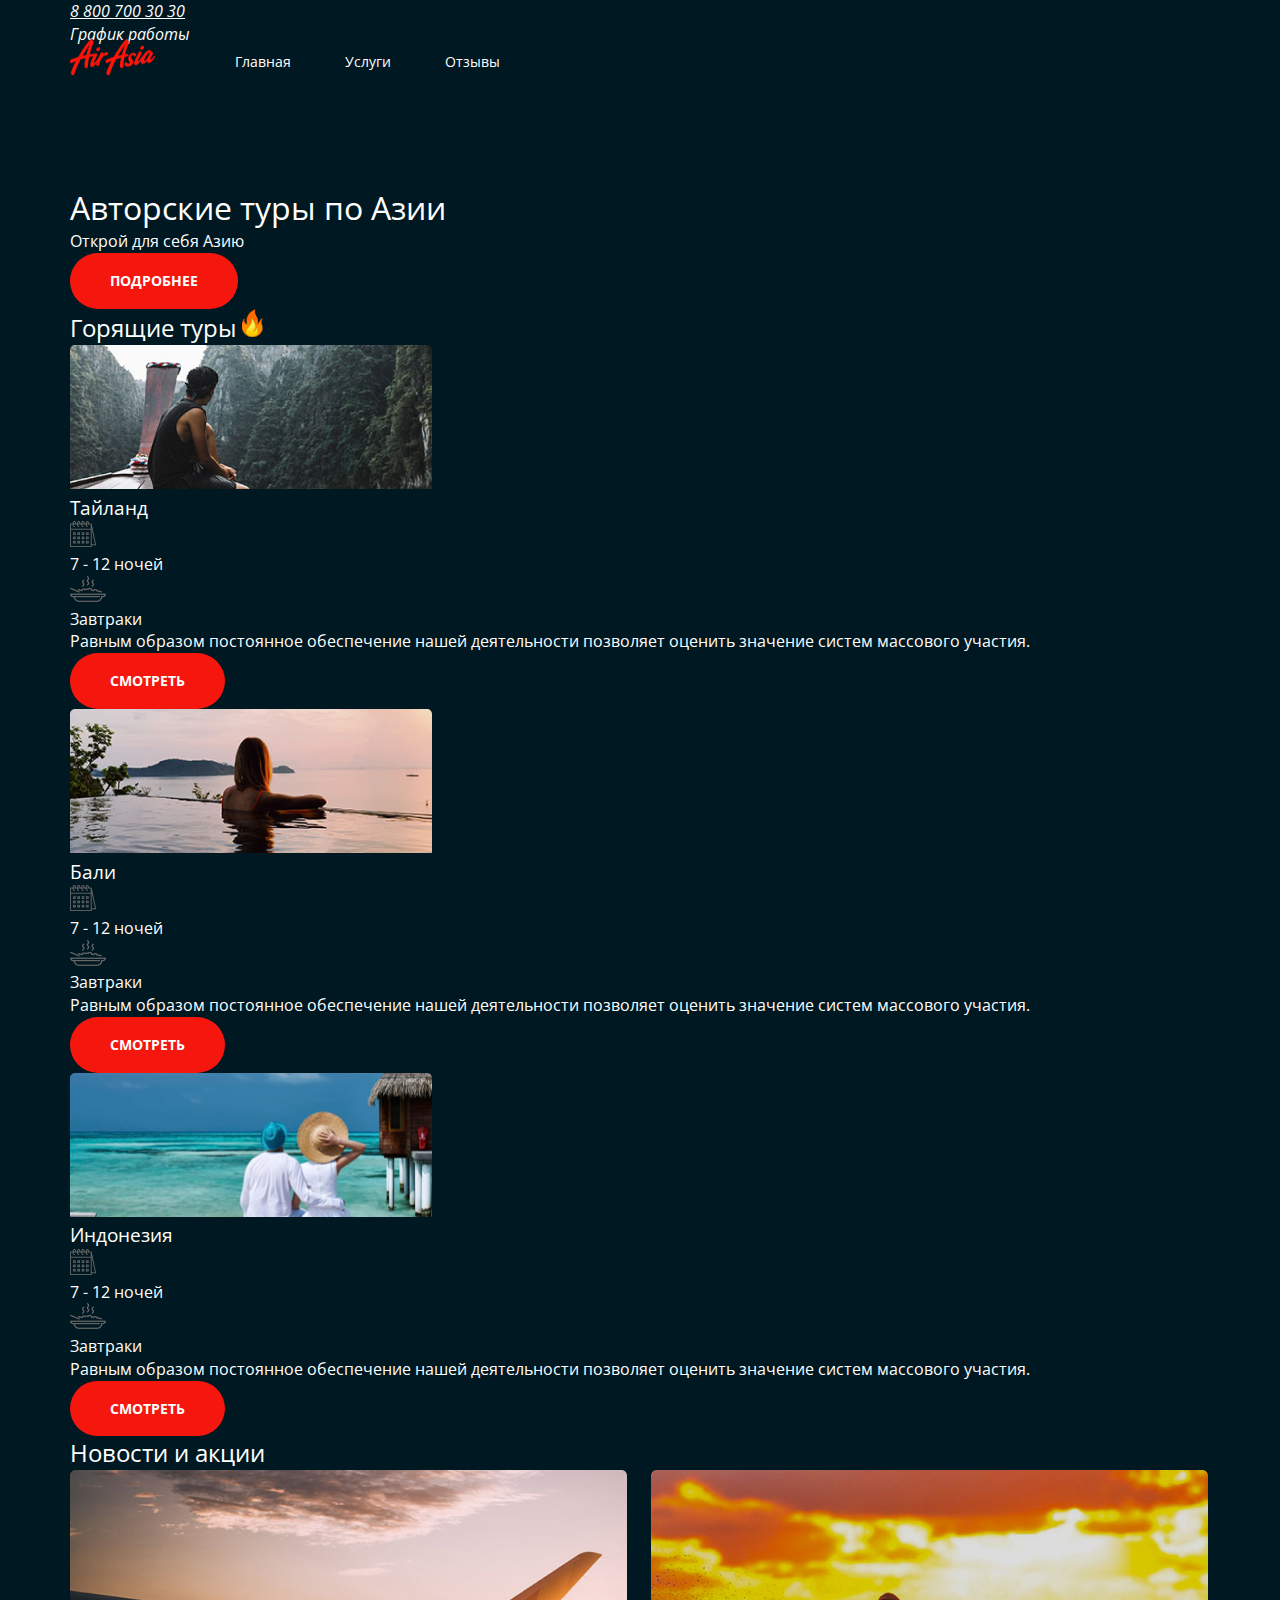
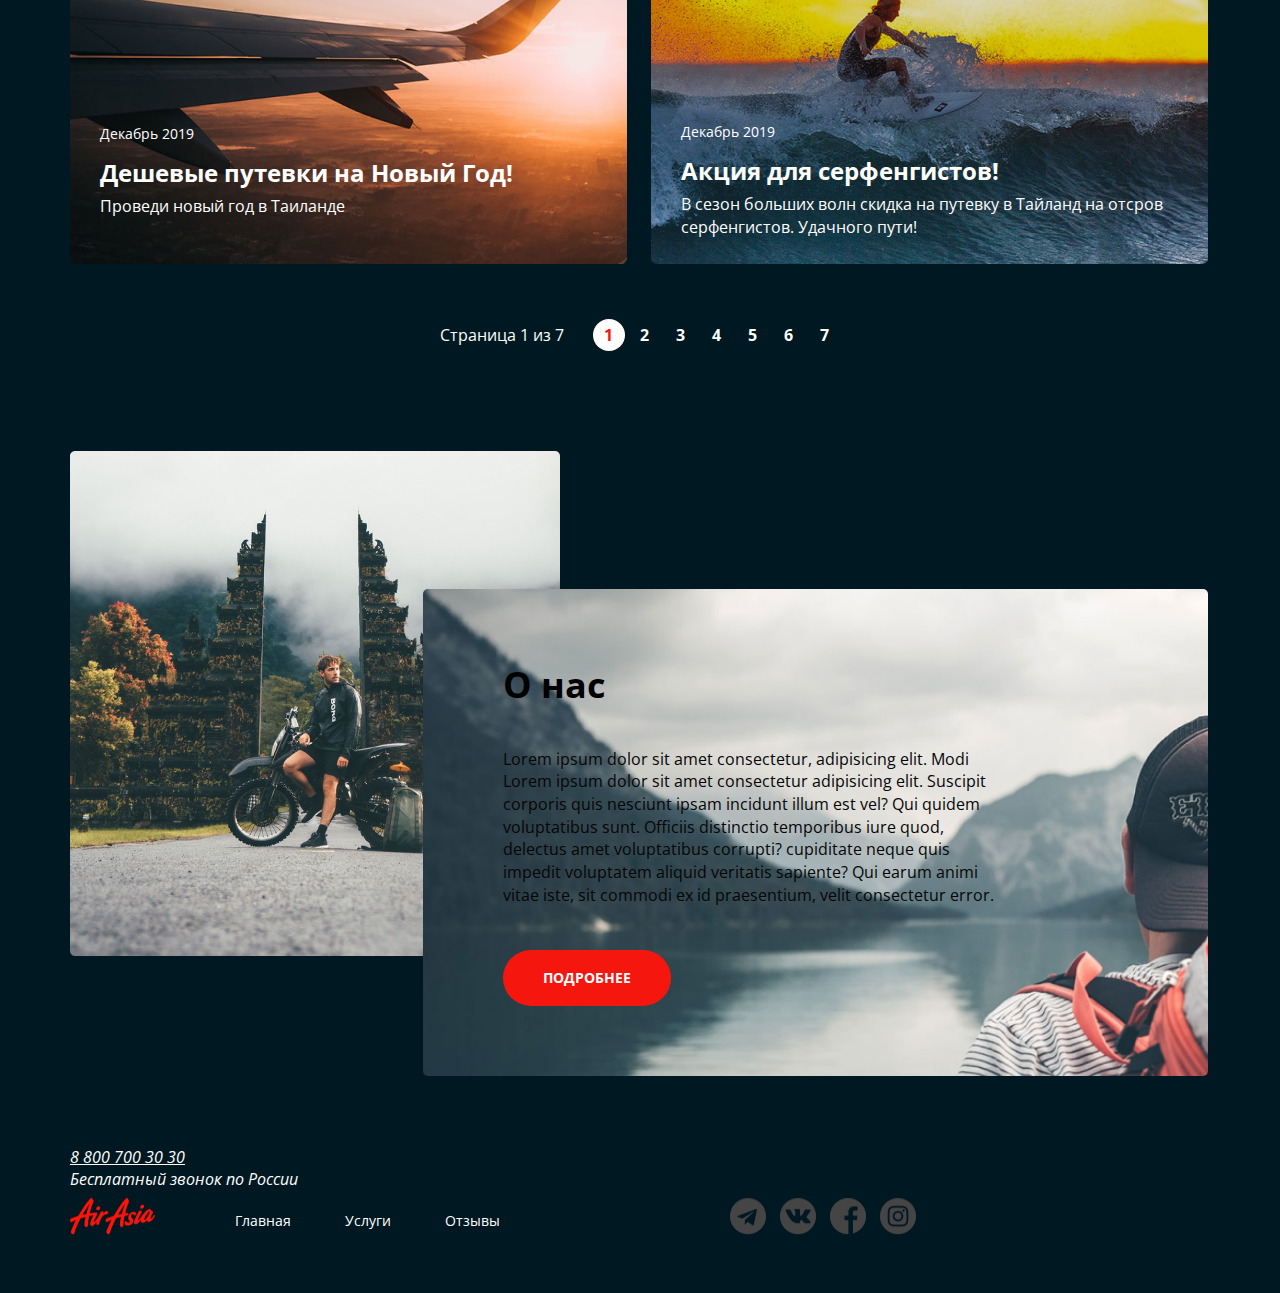
==== index.html @ cade5909 "Add files via upload" ====
<!DOCTYPE html>
<html lang="ru">
<head>
  <meta charset="UTF-8">
  <meta name="viewport" content="width=device-width, initial-scale=1.0">
  <link rel="stylesheet" href="/css/main.css">
  <title>Air Asia</title>
</head>
<body>
  <div class="wrapper">
    <div class="container">
      <header class="header">
        <div class="header__col">
          <a href="#" class="logo"><img src="./img/logo.png" alt="airlogo" class="logo__img"></a>
          <nav class="menu">
            <ul class="menu__list">
              <li class="menu__item"><a href="#" class="menu__link">Главная</a></li>
              <li class="menu__item"><a href="/conditions.html" class="menu__link">Услуги</a></li>
              <li class="menu__item"><a href="#" class="menu__link">Отзывы</a></li>
            </ul>
          </nav>
        </div>
        <div class="header__col header__col--align--right">
          <address class="contact">
            <a href="tel:+78007003030" class="contact__tel">8 800 700 30 30</a>
            <div class="contact__schedule">
              График работы
            </div>
          </address>
        </div>
      </header>
    </div>
    <main class="page-content">
      <div class="container">
        <section class="hero">
          <div class="hero__title">
            <h1>Авторские туры по Азии</h1>
          </div>
          <div class="hero__subtitle">
            <p>Открой для себя Азию</p>
          </div>
          <a href="#" class="btn hero__btn">подробнее</a>
        </section>
        <section class="tour">
          <h2 class="tour-title">
            Горящие туры
            <img src="./img/flame.png" alt="flame" class="tour__title-img">
          </h2>
          <div class="tour-list">
            <div class="tour-block">
              <img src="./img/river.png" alt="river" class="tour-block__image">
              <div class="tour-block__wrapper">
                <div class="tour-block__content">
                  <h3 class="tour-block__title">
                    Тайланд
                  </h3>
                  <div class="tour-block__info">
                    <div class="tour-block__conditions">
                      <img src="./img/calendar.png" alt="calendar" class="tour-block__conditions-icon">
                      <p class="tour-block__conditions-text data">7 - 12 ночей</p>
                    </div>
                    <div class="tour-block__conditions">
                      <img src="./img/meal.png" alt="meal" class="tour-block__conditions-icon">
                      <p class="tour-block__conditions-text food">Завтраки</p>
                    </div>
                  </div>
                  <p class="tour-block__par">
                    Равным образом постоянное обеспечение нашей деятельности позволяет оценить значение систем массового участия.
                  </p>
                  <a href="#" class="tour-block__btn btn">смотреть</a>
                </div>
              </div>
            </div>
            <div class="tour-block">
              <img src="/img/pool.png" alt="pool" class="tour-block__image">
              <div class="tour-block__wrapper">
                <div class="tour-block__content">
                  <h3 class="tour-block__title">
                    Бали
                  </h3>
                  <div class="tour-block__info">
                    <div class="tour-block__conditions">
                      <img src="/img/calendar.png" alt="calendar" class="tour-block__conditions-icon">
                      <p class="tour-block__conditions-text data">7 - 12 ночей</p>
                    </div>
                    <div class="tour-block__conditions">
                      <img src="/img/meal.png" alt="meal" class="tour-block__conditions-icon">
                      <p class="tour-block__conditions-text food">Завтраки</p>
                    </div>
                  </div>
                  <p class="tour-block__par">
                    Равным образом постоянное обеспечение нашей деятельности позволяет оценить значение систем массового участия.
                  </p>
                  <a href="#" class="tour-block__btn btn">смотреть</a>
                </div>
              </div>
            </div>
            <div class="tour-block">
              <img src="/img/ocean.png" alt="ocean" class="tour-block__image">
              <div class="tour-block__wrapper">
                <div class="tour-block__content">
                  <h3 class="tour-block__title">
                    Индонезия
                  </h3>
                  <div class="tour-block__info">
                    <div class="tour-block__conditions">
                      <img src="/img/calendar.png" alt="calendar" class="tour-block__conditions-icon">
                      <p class="tour-block__conditions-text data">7 - 12 ночей</p>
                    </div>
                    <div class="tour-block__conditions">
                      <img src="/img/meal.png" alt="meal" class="tour-block__conditions-icon">
                      <p class="tour-block__conditions-text food">Завтраки</p>
                    </div>
                  </div>
                  <p class="tour-block__par">
                    Равным образом постоянное обеспечение нашей деятельности позволяет оценить значение систем массового участия.
                  </p>
                  <a href="#" class="tour-block__btn btn">смотреть</a>
                </div>
              </div>
            </div>
          </div>
        </section>
        <section class="news">
          <h2 class="news-title">Новости и акции</h2>
          <div class="news-content">
            <div class="news__item">
              <img src="./img/plain.png" alt="Самолет" class="news__cover">
              <div class="news__content">
                <time class="news__date">Декабрь 2019</time>
                <h4 class="news__subtitle">
                  Дешевые путевки на Новый Год!
                </h4>
                <p class="news__par">Проведи новый год в Таиланде</p>
              </div>
            </div>
            <div class="news__item">
              <img src="./img/Surfer.png" alt="Серфер" class="news__cover">
              <div class="news__content">
                <time class="news__date">Декабрь 2019</time>
                <h4 class="news__subtitle">
                  Акция для серфенгистов!
                </h4>
                <p class="news__par">В сезон больших волн скидка на путевку в Тайланд на отсров серфенгистов. Удачного пути!</p>
              </div>
            </div>
          </div>
          <div class="paginator">
            <div class="paginator__display">
              Страница <span class="paginator__display-current">1</span> из 
              <span class="paginator__display-all">7</span>
            </div>
            <ul class="paginator__list">
              <li class="paginator__item paginator__item--active">
                <a href="#" class="paginator__link">1</a>
              </li>
              <li class="paginator__item">
                <a href="#" class="paginator__link">2</a>
              </li>
              <li class="paginator__item">
                <a href="#" class="paginator__link">3</a>
              </li>
              <li class="paginator__item">
                <a href="#" class="paginator__link">4</a>
              </li>
              <li class="paginator__item">
                <a href="#" class="paginator__link">5</a>
              </li>
              <li class="paginator__item">
                <a href="#" class="paginator__link">6</a>
              </li>
              <li class="paginator__item">
                <a href="#" class="paginator__link">7</a>
              </li>
            </ul>
          </div>
        </section>

        <section class="about">
            <div class="about__desc">
                <h2 class="about__title">О нас</h2>
              <div class="about__desc-text">
                <p>
                  Lorem ipsum dolor sit amet consectetur, adipisicing elit. Modi Lorem ipsum dolor sit amet consectetur adipisicing elit. Suscipit corporis quis nesciunt ipsam incidunt illum est vel? Qui quidem voluptatibus sunt. Officiis distinctio temporibus iure quod, delectus amet voluptatibus corrupti? cupiditate neque quis impedit voluptatem aliquid veritatis sapiente? Qui earum animi vitae iste, sit commodi ex id praesentium, velit consectetur error.
                </p>
              </div>
                <a href="#" class="about__desc-btn btn">подробнее</a>
            </div>
        </section>
      </div>
      </div>
    </main>
    <div class="container">
      <footer class="footer">
          <div class="footer__col">
            <a href="#" class="logo"><img src="./img/logo.png" alt="airlogo" class="logo__img"></a>
            <nav class="menu">
              <ul class="menu__list">
                <li class="menu__item"><a href="/index.html" class="menu__link">Главная</a></li>
                <li class="menu__item"><a href="/conditions.html" class="menu__link">Услуги</a></li>
                <li class="menu__item"><a href="#" class="menu__link">Отзывы</a></li>
              </ul>
            </nav>
          </div>

          <div class="footer__col footer__col--align--right">
            <div class="socials">
              <div class="socials__item"><a href="#" class="socials__link"><img src="./img/telegram.png" alt="telegram" class="socials__icon"></a></div>
              <div class="socials__item"><a href="#" class="socials__link"><img src="./img/vk.png" alt="vk" class="socials__icon"></a></div>
              <div class="socials__item"><a href="#" class="socials__link"><img src="./img/f.png" alt="facebook" class="socials__icon"></a></div>
              <div class="socials__item"><a href="#" class="socials__link"><img src="./img/in.png" alt="instagram" class="socials__icon"></a></div>
            </div>
            <address class="contact footer-contact">
              <a href="tel:+78007003030" class="contact__tel">8 800 700 30 30</a>
              <div class="contact__schedule footer-contact__schedule">
                Бесплатный звонок по России
              </div>
            </address>
          </div>
      </footer>
    </div>
  </div>
</body>
</html>
---- css/main.css ----
@import url('https://fonts.googleapis.com/css2?family=Open+Sans:wght@400;700&display=swap');

body {
  font-family: "Open Sans", "Helvetica", sans-serif;
  line-height: 1.42;
  background-color: #001821;
  color: #fff;
  margin: 0; 
}

a {
  color:inherit;
}

h1, h2, h3, h4, h5, h6 {
  margin: 0;
  padding: 0;
  font-weight: normal;
}

p {
  margin: 0;
  padding: 0;
  font-weight: normal;
}

* {
  box-sizing: border-box;
}

ul {
  margin: 0;
  padding: 0;
}

ul li {
  list-style: none;
}


.container, .main {
  width: 1140px;
  margin: 0 auto;
}

.header {
  min-height: 120px;
  position: relative; 
  margin-bottom: 65px;
}

.logo, .menu, .contacts, .socials {
  top: 50%;
  transform: translateY(-50%);
}

.logo {
  display: block;
  position: absolute;
  left: 0;
}

.menu {
  position: absolute;
  left: 165px;
}

.menu__item {
  display: inline-block;
  vertical-align: middle;
  margin-right: 50px;
  font-size: 14px;
}

.menu__item:last-child {
  margin-right: 0;
}

.menu__link {
  font-size: 14px;
  text-decoration: none;
}

.menu__link:hover {
  color: #DA0100;
}

.contacts {
  position: absolute;
  right: 0;
  text-align: right;
  font-style: normal;
  line-height: 1.0;
}

.contacts__desc {
  font-size: 11px;
  font-weight: normal;
  color: #9A9A9A;
}

.contacts__tel {
  text-decoration: none;
  font-size: 26px;
}

.contacts__dropdown-title {
  font-size: 13px;
  text-decoration: underline;
  color: #98A4A8;
}

.main-page-wrapper {
  background: url(../img/1.png) center top no-repeat, url(../img/2.png) right bottom 100px no-repeat;
}

.preview__title {
  width: 540px;
  line-height: 1.42;
  font-size: 72px;
  font-weight: bold;
  margin-bottom: 20px;
}

.preview__subtitle {
  font-size: 18px;
  font-weight: normal;
  margin-bottom: 33px;
}

.btn {
  display: inline-block;
  background-color: #F5170E;
  text-decoration: none;
  text-transform: uppercase;
  border-radius: 45px;
  padding: 18px 40px;
  font-size: 14px;
  font-weight: bold;
}

.preview {
  margin-bottom: 246px;
}

.btn:hover {
  background-color: #DA0100;
}

.features {
  margin-bottom: 120px;
}

.features__title {
  margin-bottom: 51px;
  display: inline-block;
}

.features__title-text {
  font-size: 36px;
  font-weight: bold;
  display:inherit;
}

.features__title-icon {
  margin-left: 12px;
}

.features__item {
  display: inline-block;
  vertical-align: top;
  min-height: 449px;
  background-color: #fff;
  color: #000;
  border-radius: 10px;
  width: 362px;
  margin-right: 22px;
}

.features__item:last-child {
  margin-right: 0;
}

.features__subtitle {
  font-size: 24px;
  font-weight: bold;
  margin-bottom: 18px;
}

.features__content {
  padding: 27px 22px 26px;
}

.features__conditions {
  color: #666;
  font-weight: normal;
  padding: 0 auto;
  margin-bottom: 30px;
}

.features__conditions-data {
  font-size: 16px;
  margin-left: 6px;
  margin-right: 25px;
}

.features__conditions-data-icon {
  margin-right: 2px;
}

.features__conditions-data, .features__conditions-food {
  display: inline-block;
}

.features__conditions-data-icon, .features__conditions-data-text {
  display: inline-block;
  vertical-align: bottom;
}

.features__desc-par {
  font-size: 14px;
  line-height: 1.52;
  margin-bottom: 23px;
}

.features__desc-button.btn {
  display: inline-block;
  font-size: 14px;
  font-weight: bold;
  text-decoration: none;
  text-transform: uppercase;
  color: #F5170E;
  background-color: #fff;
  border: 1px solid #F5170E;
  border-radius: 45px;
  padding: 18px 30px;
}

.features__desc-button.btn:hover {
  background-color: #F5170E;
  color: #fff;
}

.features__desc-button.btn--active {
  display: inline-block;
  font-size: 14px;
  font-weight: bold;
  text-decoration: none;
  text-transform: uppercase;
  color: #fff;
  background-color: #F5170E;
  border-radius: 45px;
  padding: 18px 30px;
}

.news {
  margin-bottom:100px;
}

.news__title {
  font-weight: bold;
  font-size: 36px;
  margin-bottom: 50px;
}

.news__item {
  width: 557px;
  display: inline-block;
  vertical-align: top;
  margin-right: 20px;
  position: relative;
  border-radius: 5px;
  overflow: hidden;
  margin-bottom: 55px;
}

.news__item:last-child {
  margin-right: 0;
}

.news__cover {
  display: block;
  width: 100%;
  height: 100%;
  object-fit: cover;
}

.news__content {
  position: absolute;
  left: 0;
  right: 0;
  bottom: 0;
  padding: 26px 30px;
  min-height: 168px;
}

.news__date {
  display: inline-block;
  font-size: 14px;
  font-weight: normal;
  margin-bottom: 12px;
}

.news__subtitle {
  font-size: 24px;
  font-weight: bold;
  margin-bottom: 5px;
}

.news__par {
  font-size: 16px;
  font-weight: normal;
}

.paginator {
  text-align: center;
}

.paginator__display, .paginator__list {
  display: inline-block;
  vertical-align: middle;
}

.paginator__display {
  margin-right: 25px;
}

.paginator__item {
  display: inline-block;
  vertical-align: middle;
}

.paginator__item--active .paginator__link, .paginator__link:hover {
  background: #fff;
  color: #F5170E;
}


.paginator__link {
  display: block;
  width: 32px;
  height: 32px;
  border-radius: 50%;
  text-decoration: none;
  font-weight: bold;
  line-height: 32px;
}

.about {
  margin-bottom: 65px;
}

.about:before {
  content: "";
  display: inline-block;
  vertical-align: top;
  width: 490px;
  height: 505px;
  background: url(../img/gates.png) center center / cover no-repeat;
}

.about__desc {
  background: url(../img/mountains.png) center / cover no-repeat;
  display: inline-block;
  border-radius: 5px;
  width: 785px;
  padding: 70px 200px 70px 80px;
  margin-left: -141px;
  margin-top: 138px;
  min-height: 455px;
}

.about__title {
  color: #000;
  font-size: 36px;
  font-weight: bold;
  margin-bottom: 37px;
}

.about__desc-text {
  color: #060606;
  font-size: 16px;
  margin-bottom: 43px;
}

.about__desc-text p {
  margin-bottom: 20px;
}

.about__desc-text p:last-child {
  margin-bottom: 0;
}

.footer {
  position: relative;
  height: 152px;
  border-top: 5px solid#001821;
}


.socials {
  display: inline-block;
  position: absolute;
  left: 660px;
}

.socials__item {
  display: inline-block;
  margin-right: 10px;
}

.socials__item:last-child {
  margin-right: 0;
}

.socials__link {
  display: block;
  text-decoration: none;
  width: 36px;
  height: 36px;
}

.socials__item--icon--telergam .socials__link {
  background-image: url(../img/telegram.png);
}

.socials__item--icon--vk .socials__link {
  background-image: url(../img/vk.png)
}

.socials__item--icon--fb .socials__link {
  background-image: url(../img/f.png);
}

.socials__item--icon--inst .socials__link {
  background-image: url(../img/in.png);
}

.socials__item--icon--fb .socials__link:hover {
  background-image: url(../img/f2.png);
}
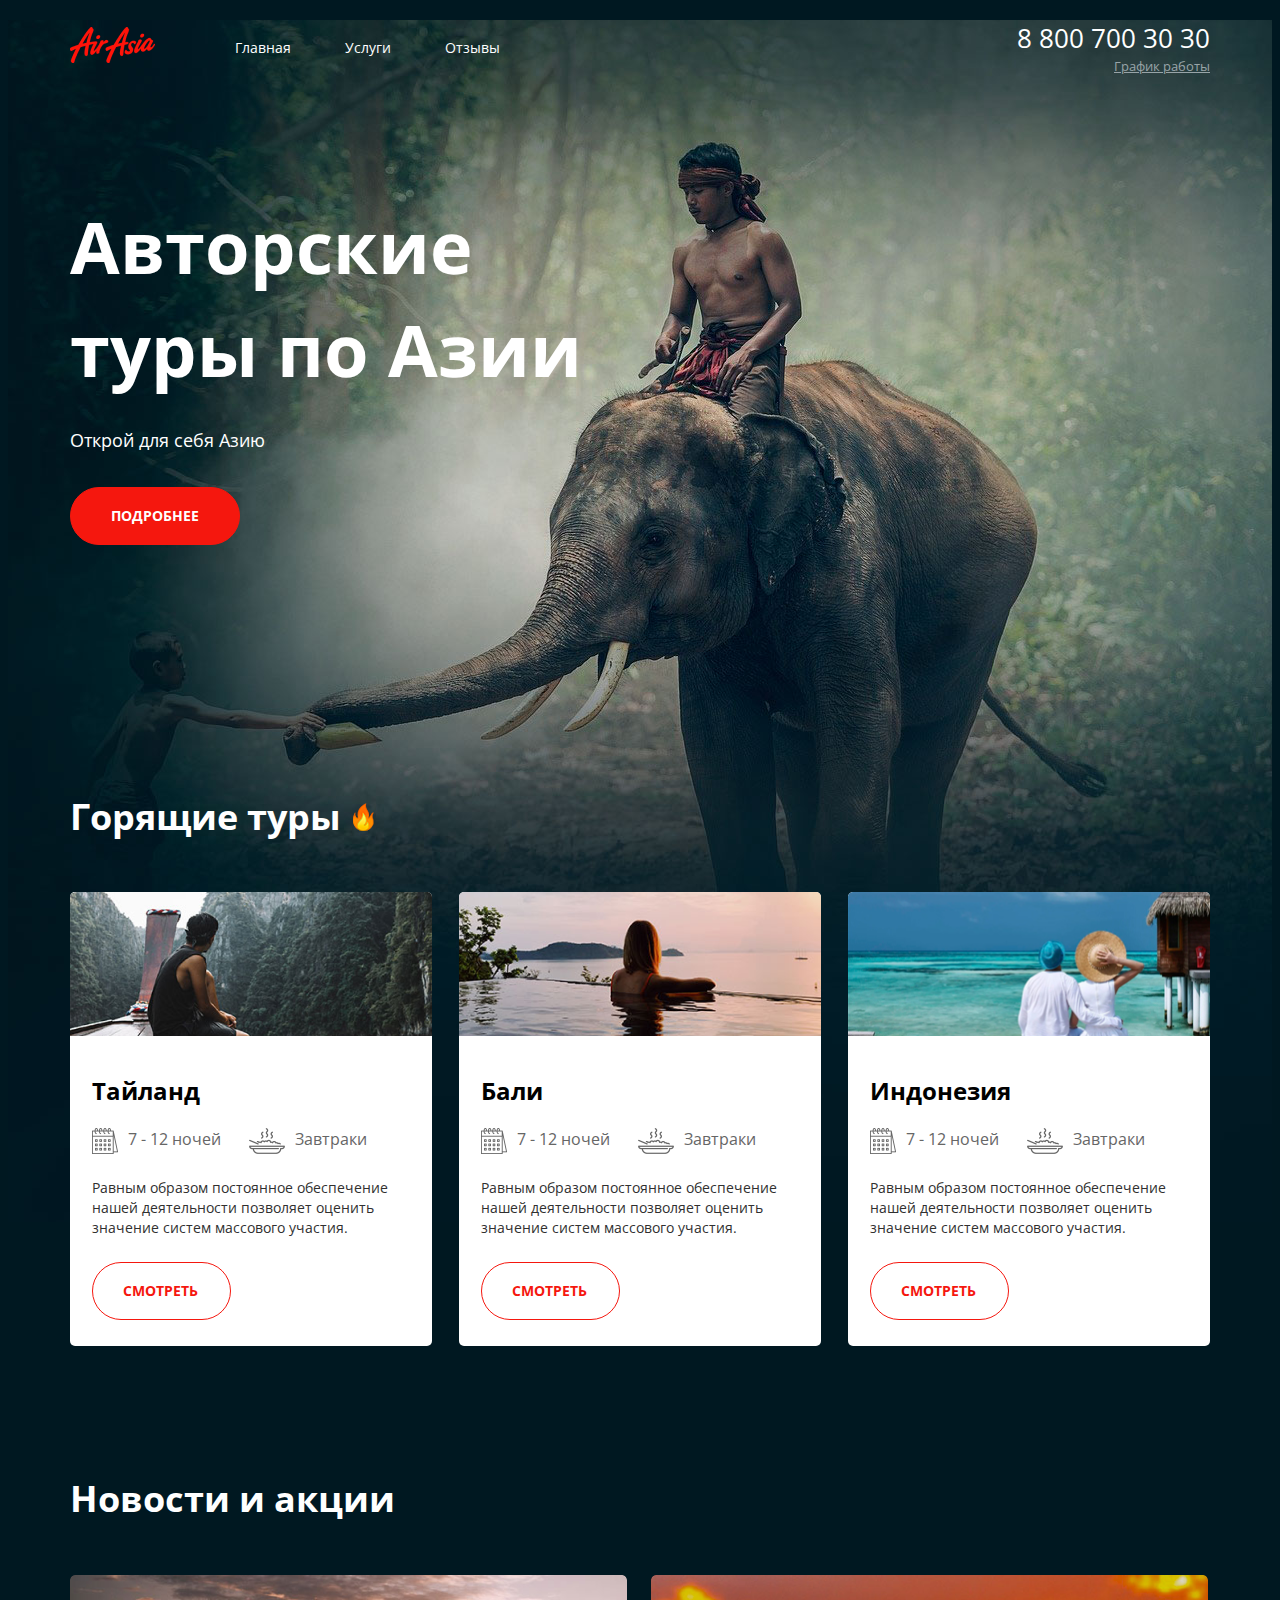
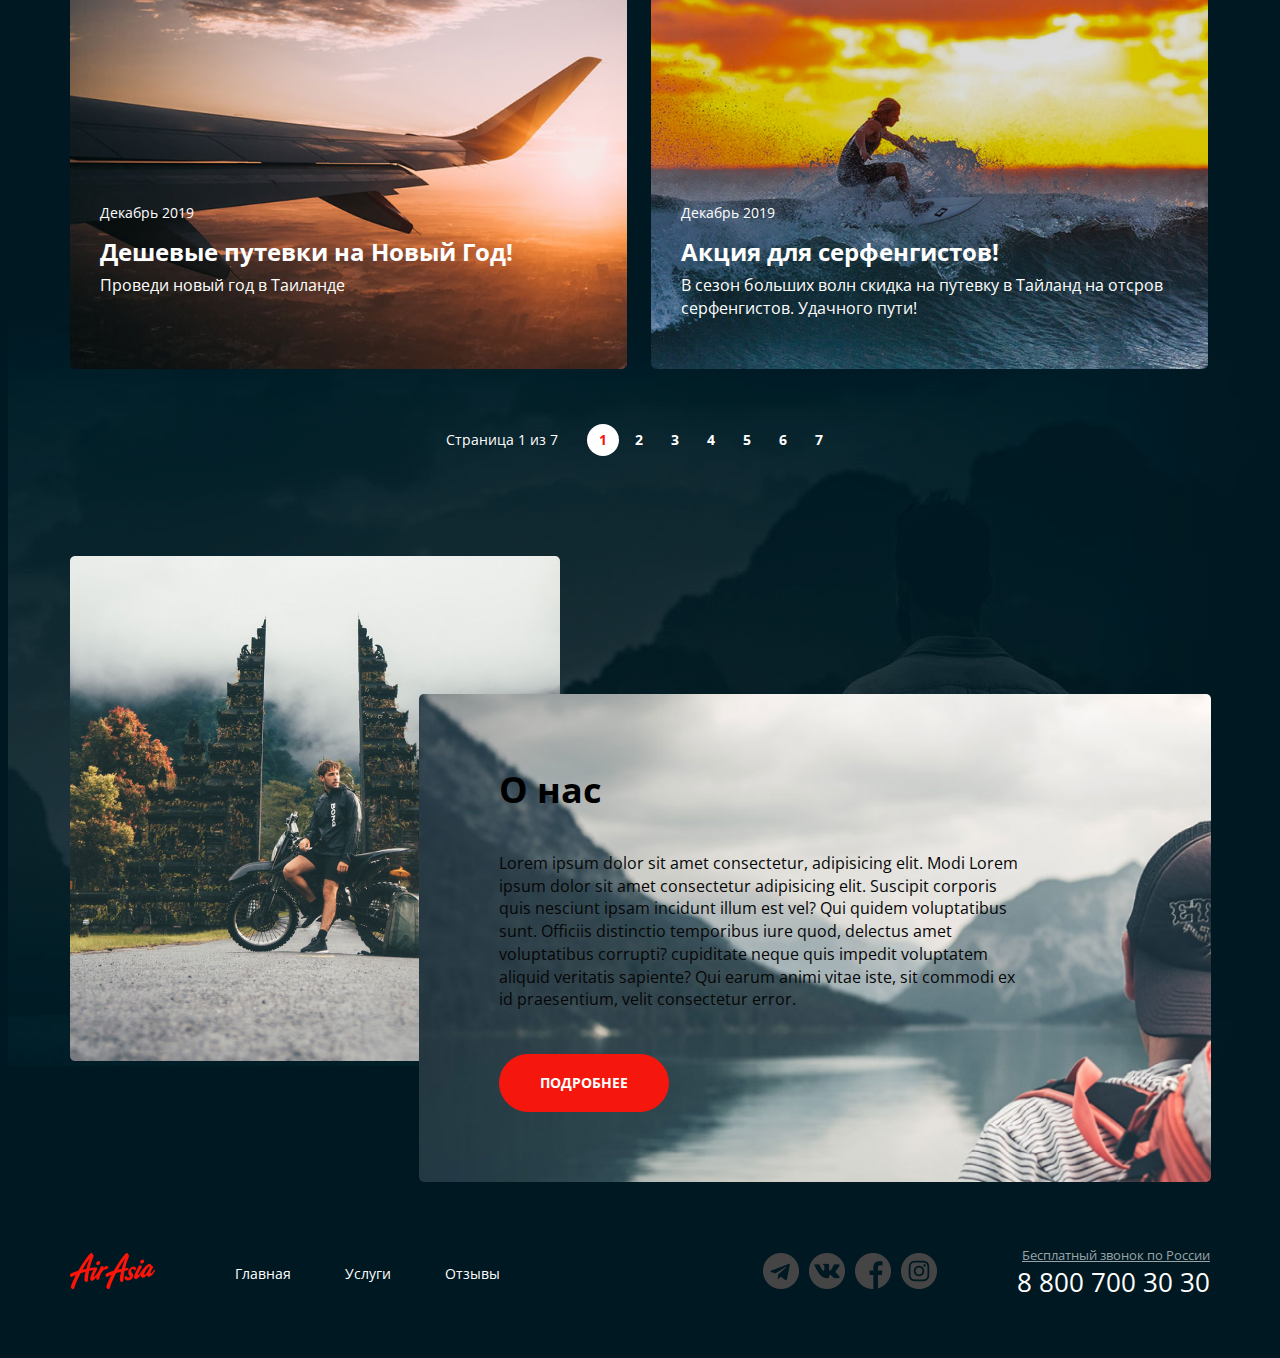
==== commit 3d35049e: "Add files via upload" ====
--- a/index.html
+++ b/index.html
@@ -3,7 +3,7 @@
 <head>
   <meta charset="UTF-8">
   <meta name="viewport" content="width=device-width, initial-scale=1.0">
-  <link rel="stylesheet" href="/css/main.css">
+  <link rel="stylesheet" href="./css/main.css">
   <title>Air Asia</title>
 </head>
 <body>
@@ -72,7 +72,7 @@
               </div>
             </div>
             <div class="tour-block">
-              <img src="/img/pool.png" alt="pool" class="tour-block__image">
+              <img src="./img/pool.png" alt="pool" class="tour-block__image">
               <div class="tour-block__wrapper">
                 <div class="tour-block__content">
                   <h3 class="tour-block__title">
@@ -80,11 +80,11 @@
                   </h3>
                   <div class="tour-block__info">
                     <div class="tour-block__conditions">
-                      <img src="/img/calendar.png" alt="calendar" class="tour-block__conditions-icon">
+                      <img src="./img/calendar.png" alt="calendar" class="tour-block__conditions-icon">
                       <p class="tour-block__conditions-text data">7 - 12 ночей</p>
                     </div>
                     <div class="tour-block__conditions">
-                      <img src="/img/meal.png" alt="meal" class="tour-block__conditions-icon">
+                      <img src="./img/meal.png" alt="meal" class="tour-block__conditions-icon">
                       <p class="tour-block__conditions-text food">Завтраки</p>
                     </div>
                   </div>
@@ -96,7 +96,7 @@
               </div>
             </div>
             <div class="tour-block">
-              <img src="/img/ocean.png" alt="ocean" class="tour-block__image">
+              <img src="./img/ocean.png" alt="ocean" class="tour-block__image">
               <div class="tour-block__wrapper">
                 <div class="tour-block__content">
                   <h3 class="tour-block__title">
@@ -104,11 +104,11 @@
                   </h3>
                   <div class="tour-block__info">
                     <div class="tour-block__conditions">
-                      <img src="/img/calendar.png" alt="calendar" class="tour-block__conditions-icon">
+                      <img src="./img/calendar.png" alt="calendar" class="tour-block__conditions-icon">
                       <p class="tour-block__conditions-text data">7 - 12 ночей</p>
                     </div>
                     <div class="tour-block__conditions">
-                      <img src="/img/meal.png" alt="meal" class="tour-block__conditions-icon">
+                      <img src="./img/meal.png" alt="meal" class="tour-block__conditions-icon">
                       <p class="tour-block__conditions-text food">Завтраки</p>
                     </div>
                   </div>
--- a/css/main.css
+++ b/css/main.css
@@ -2,30 +2,19 @@
 
 body {
   font-family: "Open Sans", "Helvetica", sans-serif;
+  color: #fff;
+  font-size: 14px;
+  background-color: #001821;
   line-height: 1.42;
-  background-color: #001821;
-  color: #fff;
-  margin: 0; 
-}
-
-a {
-  color:inherit;
-}
-
-h1, h2, h3, h4, h5, h6 {
+}
+
+h1, h2, h3, h4, h5, h6, p {
   margin: 0;
   padding: 0;
-  font-weight: normal;
-}
-
-p {
-  margin: 0;
-  padding: 0;
-  font-weight: normal;
-}
-
-* {
-  box-sizing: border-box;
+}
+
+a {
+  color: inherit;
 }
 
 ul {
@@ -37,39 +26,45 @@
   list-style: none;
 }
 
-
-.container, .main {
+.container {
   width: 1140px;
   margin: 0 auto;
 }
 
 .header {
-  min-height: 120px;
-  position: relative; 
-  margin-bottom: 65px;
-}
-
-.logo, .menu, .contacts, .socials {
-  top: 50%;
-  transform: translateY(-50%);
+  display: flex;
+  justify-content: space-between;
+  margin-top: 20px;
+  margin-bottom: 120px;
+}
+
+.header__col, .footer__col {
+  display: flex;
+  align-items: center;
+  justify-content: flex-start;
+  flex-shrink: 0;
+}
+
+.header__col--align--right, .footer__col--align--right {
+  display: flex;
+  justify-content: flex-end;
 }
 
 .logo {
-  display: block;
-  position: absolute;
-  left: 0;
+  margin-right: 80px;
 }
 
 .menu {
-  position: absolute;
-  left: 165px;
+  width: 75%;
+}
+
+.menu__list {
+  display: flex;
+  flex-wrap: wrap;
 }
 
 .menu__item {
-  display: inline-block;
-  vertical-align: middle;
-  margin-right: 50px;
-  font-size: 14px;
+  margin-right: 54px;
 }
 
 .menu__item:last-child {
@@ -77,7 +72,6 @@
 }
 
 .menu__link {
-  font-size: 14px;
   text-decoration: none;
 }
 
@@ -85,172 +79,151 @@
   color: #DA0100;
 }
 
-.contacts {
-  position: absolute;
-  right: 0;
+.contact {
   text-align: right;
+}
+
+.contact__tel {
+  font-size: 26px;
+  text-decoration: none;
   font-style: normal;
-  line-height: 1.0;
-}
-
-.contacts__desc {
-  font-size: 11px;
-  font-weight: normal;
-  color: #9A9A9A;
-}
-
-.contacts__tel {
+}
+
+.contact__schedule {
+  font-style: normal;
+  text-decoration: underline;
+  font-size: 13px;
+  color: #98A4A8;
+}
+
+.hero {
+  width: 50%;
+  margin-bottom: 246px;
+}
+
+.hero__title {
+  margin-bottom: 28px;
+}
+
+.hero__title>h1 {
+  font-size: 72px;
+  font-weight: bold;
+}
+
+.hero__subtitle {
+  margin-bottom: 34px;
+}
+
+.hero__subtitle {
+  font-size: 18px;
+}
+
+.btn {
+  padding: 18px 40px;
+  display: inline-block;
+  text-transform: uppercase;
   text-decoration: none;
-  font-size: 26px;
-}
-
-.contacts__dropdown-title {
-  font-size: 13px;
-  text-decoration: underline;
-  color: #98A4A8;
-}
-
-.main-page-wrapper {
-  background: url(../img/1.png) center top no-repeat, url(../img/2.png) right bottom 100px no-repeat;
-}
-
-.preview__title {
-  width: 540px;
-  line-height: 1.42;
-  font-size: 72px;
-  font-weight: bold;
+  background-color: #F5170E;
+  border: 1px solid #F5170E;
+  border-radius: 45px;
+  font-weight: bold;
+}
+
+.hero__btn:hover {
+  background-color: #DA0100;
+}
+
+.tour {
+  margin-bottom: 127px;
+}
+
+.tour-title {
+  display: flex;
+  align-items: center;
+  margin-bottom: 50px;
+  font-size: 36px;
+  font-weight: bold;
+}
+
+.tour__title-img {
+  margin-left: 12px;
+}
+
+.tour-list {
+  display: flex;
+  justify-content: space-between;
+}
+
+.tour-block {
+  background-color: #fff;
+  width: calc(100% / 3 - 18px);
+  border-radius: 5px;
+}
+
+.tour-block__content{
+  padding: 33px 20px 26px 22px;
+  color: #000;
+}
+
+.tour-block__title {
   margin-bottom: 20px;
-}
-
-.preview__subtitle {
-  font-size: 18px;
-  font-weight: normal;
-  margin-bottom: 33px;
-}
-
-.btn {
-  display: inline-block;
-  background-color: #F5170E;
-  text-decoration: none;
-  text-transform: uppercase;
-  border-radius: 45px;
-  padding: 18px 40px;
-  font-size: 14px;
-  font-weight: bold;
-}
-
-.preview {
-  margin-bottom: 246px;
-}
-
-.btn:hover {
-  background-color: #DA0100;
-}
-
-.features {
-  margin-bottom: 120px;
-}
-
-.features__title {
-  margin-bottom: 51px;
-  display: inline-block;
-}
-
-.features__title-text {
-  font-size: 36px;
-  font-weight: bold;
-  display:inherit;
-}
-
-.features__title-icon {
-  margin-left: 12px;
-}
-
-.features__item {
-  display: inline-block;
-  vertical-align: top;
-  min-height: 449px;
-  background-color: #fff;
-  color: #000;
-  border-radius: 10px;
-  width: 362px;
-  margin-right: 22px;
-}
-
-.features__item:last-child {
+  font-weight: bold;
+  font-size: 24px;
+}
+
+.tour-block__conditions-text{
+  font-size: 16px;
+  color: #666;
+}
+
+.tour-block__btn {
+  display: inline-block;
+}
+
+.tour-block__info {
+  display: flex;
+  align-items: center;
+  margin-bottom: 24px;
+}
+
+.tour-block__conditions {
+  display: flex;
+}
+
+.tour-block__conditions-icon {
+  margin-right: 10px;
+}
+
+.tour-block__conditions-text {
+  margin-right: 28px;
+}
+
+.tour-block__conditions-text.food {
   margin-right: 0;
 }
 
-.features__subtitle {
-  font-size: 24px;
-  font-weight: bold;
-  margin-bottom: 18px;
-}
-
-.features__content {
-  padding: 27px 22px 26px;
-}
-
-.features__conditions {
-  color: #666;
-  font-weight: normal;
-  padding: 0 auto;
-  margin-bottom: 30px;
-}
-
-.features__conditions-data {
-  font-size: 16px;
-  margin-left: 6px;
-  margin-right: 25px;
-}
-
-.features__conditions-data-icon {
-  margin-right: 2px;
-}
-
-.features__conditions-data, .features__conditions-food {
-  display: inline-block;
-}
-
-.features__conditions-data-icon, .features__conditions-data-text {
-  display: inline-block;
-  vertical-align: bottom;
-}
-
-.features__desc-par {
-  font-size: 14px;
-  line-height: 1.52;
-  margin-bottom: 23px;
-}
-
-.features__desc-button.btn {
-  display: inline-block;
-  font-size: 14px;
-  font-weight: bold;
-  text-decoration: none;
-  text-transform: uppercase;
+.tour-block__par {
+  color: #303030;
+  margin-bottom: 24px;
+}
+
+.tour-block__btn {
   color: #F5170E;
   background-color: #fff;
-  border: 1px solid #F5170E;
-  border-radius: 45px;
   padding: 18px 30px;
-}
-
-.features__desc-button.btn:hover {
-  background-color: #F5170E;
-  color: #fff;
-}
-
-.features__desc-button.btn--active {
-  display: inline-block;
-  font-size: 14px;
-  font-weight: bold;
-  text-decoration: none;
-  text-transform: uppercase;
+  width: 24%;
+  margin-top: auto;
+}
+
+.tour-block__btn:hover {
   color: #fff;
   background-color: #F5170E;
-  border-radius: 45px;
-  padding: 18px 30px;
+}
+
+.news-title {
+  font-size: 36px;
+  font-weight: bold;
+  margin-bottom: 51px;
 }
 
 .news {
@@ -286,17 +259,16 @@
 }
 
 .news__content {
+  display: flex;
+  flex-direction: column;
   position: absolute;
-  left: 0;
-  right: 0;
   bottom: 0;
   padding: 26px 30px;
-  min-height: 168px;
+  min-height: 140px;
 }
 
 .news__date {
   display: inline-block;
-  font-size: 14px;
   font-weight: normal;
   margin-bottom: 12px;
 }
@@ -347,13 +319,12 @@
 }
 
 .about {
-  margin-bottom: 65px;
+  margin-bottom: 180px;
 }
 
 .about:before {
   content: "";
   display: inline-block;
-  vertical-align: top;
   width: 490px;
   height: 505px;
   background: url(../img/gates.png) center center / cover no-repeat;
@@ -362,12 +333,13 @@
 .about__desc {
   background: url(../img/mountains.png) center / cover no-repeat;
   display: inline-block;
+  position: absolute;
   border-radius: 5px;
-  width: 785px;
-  padding: 70px 200px 70px 80px;
+  width: 532px;
+  padding: 70px 180px 70px 80px;
   margin-left: -141px;
   margin-top: 138px;
-  min-height: 455px;
+  min-height: 300px;
 }
 
 .about__title {
@@ -392,20 +364,27 @@
 }
 
 .footer {
-  position: relative;
-  height: 152px;
-  border-top: 5px solid#001821;
-}
-
+  display: flex;
+  justify-content: space-between;
+  align-items: center;
+  margin-bottom: 57px;
+}
+
+.footer-contact {
+  display: flex;
+  flex-direction: column;
+}
+
+.footer-contact__schedule {
+  order: -1;
+}
 
 .socials {
-  display: inline-block;
-  position: absolute;
-  left: 660px;
+  display: flex;
+  margin-right: 80px;
 }
 
 .socials__item {
-  display: inline-block;
   margin-right: 10px;
 }
 
@@ -413,29 +392,6 @@
   margin-right: 0;
 }
 
-.socials__link {
-  display: block;
-  text-decoration: none;
-  width: 36px;
-  height: 36px;
-}
-
-.socials__item--icon--telergam .socials__link {
-  background-image: url(../img/telegram.png);
-}
-
-.socials__item--icon--vk .socials__link {
-  background-image: url(../img/vk.png)
-}
-
-.socials__item--icon--fb .socials__link {
-  background-image: url(../img/f.png);
-}
-
-.socials__item--icon--inst .socials__link {
-  background-image: url(../img/in.png);
-}
-
-.socials__item--icon--fb .socials__link:hover {
-  background-image: url(../img/f2.png);
-}
+.wrapper {
+  background: url(../img/1.png) center top no-repeat, url(../img/2.png) right bottom -130px no-repeat;
+}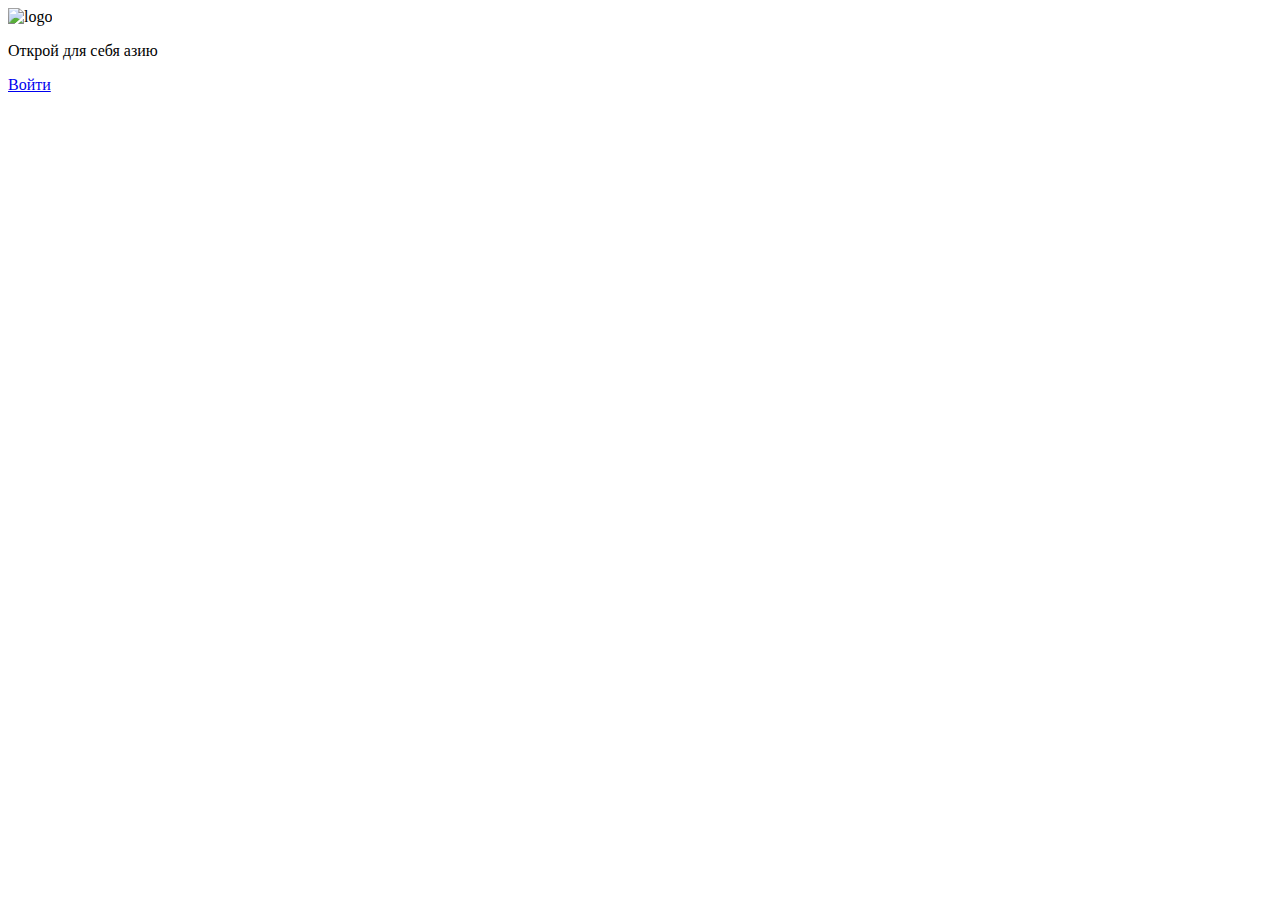
==== commit 0b2bb851: "Add files via upload" ====
--- a/index.html
+++ b/index.html
@@ -2,222 +2,18 @@
 <html lang="ru">
 <head>
   <meta charset="UTF-8">
+  <link rel="stylesheet" href="./css/welcome.css">
   <meta name="viewport" content="width=device-width, initial-scale=1.0">
-  <link rel="stylesheet" href="./css/main.css">
-  <title>Air Asia</title>
+  <title>Welcome</title>
 </head>
 <body>
-  <div class="wrapper">
-    <div class="container">
-      <header class="header">
-        <div class="header__col">
-          <a href="#" class="logo"><img src="./img/logo.png" alt="airlogo" class="logo__img"></a>
-          <nav class="menu">
-            <ul class="menu__list">
-              <li class="menu__item"><a href="#" class="menu__link">Главная</a></li>
-              <li class="menu__item"><a href="/conditions.html" class="menu__link">Услуги</a></li>
-              <li class="menu__item"><a href="#" class="menu__link">Отзывы</a></li>
-            </ul>
-          </nav>
-        </div>
-        <div class="header__col header__col--align--right">
-          <address class="contact">
-            <a href="tel:+78007003030" class="contact__tel">8 800 700 30 30</a>
-            <div class="contact__schedule">
-              График работы
-            </div>
-          </address>
-        </div>
-      </header>
-    </div>
-    <main class="page-content">
-      <div class="container">
-        <section class="hero">
-          <div class="hero__title">
-            <h1>Авторские туры по Азии</h1>
-          </div>
-          <div class="hero__subtitle">
-            <p>Открой для себя Азию</p>
-          </div>
-          <a href="#" class="btn hero__btn">подробнее</a>
-        </section>
-        <section class="tour">
-          <h2 class="tour-title">
-            Горящие туры
-            <img src="./img/flame.png" alt="flame" class="tour__title-img">
-          </h2>
-          <div class="tour-list">
-            <div class="tour-block">
-              <img src="./img/river.png" alt="river" class="tour-block__image">
-              <div class="tour-block__wrapper">
-                <div class="tour-block__content">
-                  <h3 class="tour-block__title">
-                    Тайланд
-                  </h3>
-                  <div class="tour-block__info">
-                    <div class="tour-block__conditions">
-                      <img src="./img/calendar.png" alt="calendar" class="tour-block__conditions-icon">
-                      <p class="tour-block__conditions-text data">7 - 12 ночей</p>
-                    </div>
-                    <div class="tour-block__conditions">
-                      <img src="./img/meal.png" alt="meal" class="tour-block__conditions-icon">
-                      <p class="tour-block__conditions-text food">Завтраки</p>
-                    </div>
-                  </div>
-                  <p class="tour-block__par">
-                    Равным образом постоянное обеспечение нашей деятельности позволяет оценить значение систем массового участия.
-                  </p>
-                  <a href="#" class="tour-block__btn btn">смотреть</a>
-                </div>
-              </div>
-            </div>
-            <div class="tour-block">
-              <img src="./img/pool.png" alt="pool" class="tour-block__image">
-              <div class="tour-block__wrapper">
-                <div class="tour-block__content">
-                  <h3 class="tour-block__title">
-                    Бали
-                  </h3>
-                  <div class="tour-block__info">
-                    <div class="tour-block__conditions">
-                      <img src="./img/calendar.png" alt="calendar" class="tour-block__conditions-icon">
-                      <p class="tour-block__conditions-text data">7 - 12 ночей</p>
-                    </div>
-                    <div class="tour-block__conditions">
-                      <img src="./img/meal.png" alt="meal" class="tour-block__conditions-icon">
-                      <p class="tour-block__conditions-text food">Завтраки</p>
-                    </div>
-                  </div>
-                  <p class="tour-block__par">
-                    Равным образом постоянное обеспечение нашей деятельности позволяет оценить значение систем массового участия.
-                  </p>
-                  <a href="#" class="tour-block__btn btn">смотреть</a>
-                </div>
-              </div>
-            </div>
-            <div class="tour-block">
-              <img src="./img/ocean.png" alt="ocean" class="tour-block__image">
-              <div class="tour-block__wrapper">
-                <div class="tour-block__content">
-                  <h3 class="tour-block__title">
-                    Индонезия
-                  </h3>
-                  <div class="tour-block__info">
-                    <div class="tour-block__conditions">
-                      <img src="./img/calendar.png" alt="calendar" class="tour-block__conditions-icon">
-                      <p class="tour-block__conditions-text data">7 - 12 ночей</p>
-                    </div>
-                    <div class="tour-block__conditions">
-                      <img src="./img/meal.png" alt="meal" class="tour-block__conditions-icon">
-                      <p class="tour-block__conditions-text food">Завтраки</p>
-                    </div>
-                  </div>
-                  <p class="tour-block__par">
-                    Равным образом постоянное обеспечение нашей деятельности позволяет оценить значение систем массового участия.
-                  </p>
-                  <a href="#" class="tour-block__btn btn">смотреть</a>
-                </div>
-              </div>
-            </div>
-          </div>
-        </section>
-        <section class="news">
-          <h2 class="news-title">Новости и акции</h2>
-          <div class="news-content">
-            <div class="news__item">
-              <img src="./img/plain.png" alt="Самолет" class="news__cover">
-              <div class="news__content">
-                <time class="news__date">Декабрь 2019</time>
-                <h4 class="news__subtitle">
-                  Дешевые путевки на Новый Год!
-                </h4>
-                <p class="news__par">Проведи новый год в Таиланде</p>
-              </div>
-            </div>
-            <div class="news__item">
-              <img src="./img/Surfer.png" alt="Серфер" class="news__cover">
-              <div class="news__content">
-                <time class="news__date">Декабрь 2019</time>
-                <h4 class="news__subtitle">
-                  Акция для серфенгистов!
-                </h4>
-                <p class="news__par">В сезон больших волн скидка на путевку в Тайланд на отсров серфенгистов. Удачного пути!</p>
-              </div>
-            </div>
-          </div>
-          <div class="paginator">
-            <div class="paginator__display">
-              Страница <span class="paginator__display-current">1</span> из 
-              <span class="paginator__display-all">7</span>
-            </div>
-            <ul class="paginator__list">
-              <li class="paginator__item paginator__item--active">
-                <a href="#" class="paginator__link">1</a>
-              </li>
-              <li class="paginator__item">
-                <a href="#" class="paginator__link">2</a>
-              </li>
-              <li class="paginator__item">
-                <a href="#" class="paginator__link">3</a>
-              </li>
-              <li class="paginator__item">
-                <a href="#" class="paginator__link">4</a>
-              </li>
-              <li class="paginator__item">
-                <a href="#" class="paginator__link">5</a>
-              </li>
-              <li class="paginator__item">
-                <a href="#" class="paginator__link">6</a>
-              </li>
-              <li class="paginator__item">
-                <a href="#" class="paginator__link">7</a>
-              </li>
-            </ul>
-          </div>
-        </section>
-
-        <section class="about">
-            <div class="about__desc">
-                <h2 class="about__title">О нас</h2>
-              <div class="about__desc-text">
-                <p>
-                  Lorem ipsum dolor sit amet consectetur, adipisicing elit. Modi Lorem ipsum dolor sit amet consectetur adipisicing elit. Suscipit corporis quis nesciunt ipsam incidunt illum est vel? Qui quidem voluptatibus sunt. Officiis distinctio temporibus iure quod, delectus amet voluptatibus corrupti? cupiditate neque quis impedit voluptatem aliquid veritatis sapiente? Qui earum animi vitae iste, sit commodi ex id praesentium, velit consectetur error.
-                </p>
-              </div>
-                <a href="#" class="about__desc-btn btn">подробнее</a>
-            </div>
-        </section>
+  <div class="welcome">
+    <div class="welcome__container">
+      <div class="central">
+        <img src="./img/avatar/logo.png" alt="logo" class="central__logo">
+        <p class="central__text">Открой для себя азию</p>
+        <a href="main.html" class="btn welcome__btn">Войти</a>
       </div>
-      </div>
-    </main>
-    <div class="container">
-      <footer class="footer">
-          <div class="footer__col">
-            <a href="#" class="logo"><img src="./img/logo.png" alt="airlogo" class="logo__img"></a>
-            <nav class="menu">
-              <ul class="menu__list">
-                <li class="menu__item"><a href="/index.html" class="menu__link">Главная</a></li>
-                <li class="menu__item"><a href="/conditions.html" class="menu__link">Услуги</a></li>
-                <li class="menu__item"><a href="#" class="menu__link">Отзывы</a></li>
-              </ul>
-            </nav>
-          </div>
-
-          <div class="footer__col footer__col--align--right">
-            <div class="socials">
-              <div class="socials__item"><a href="#" class="socials__link"><img src="./img/telegram.png" alt="telegram" class="socials__icon"></a></div>
-              <div class="socials__item"><a href="#" class="socials__link"><img src="./img/vk.png" alt="vk" class="socials__icon"></a></div>
-              <div class="socials__item"><a href="#" class="socials__link"><img src="./img/f.png" alt="facebook" class="socials__icon"></a></div>
-              <div class="socials__item"><a href="#" class="socials__link"><img src="./img/in.png" alt="instagram" class="socials__icon"></a></div>
-            </div>
-            <address class="contact footer-contact">
-              <a href="tel:+78007003030" class="contact__tel">8 800 700 30 30</a>
-              <div class="contact__schedule footer-contact__schedule">
-                Бесплатный звонок по России
-              </div>
-            </address>
-          </div>
-      </footer>
     </div>
   </div>
 </body>
